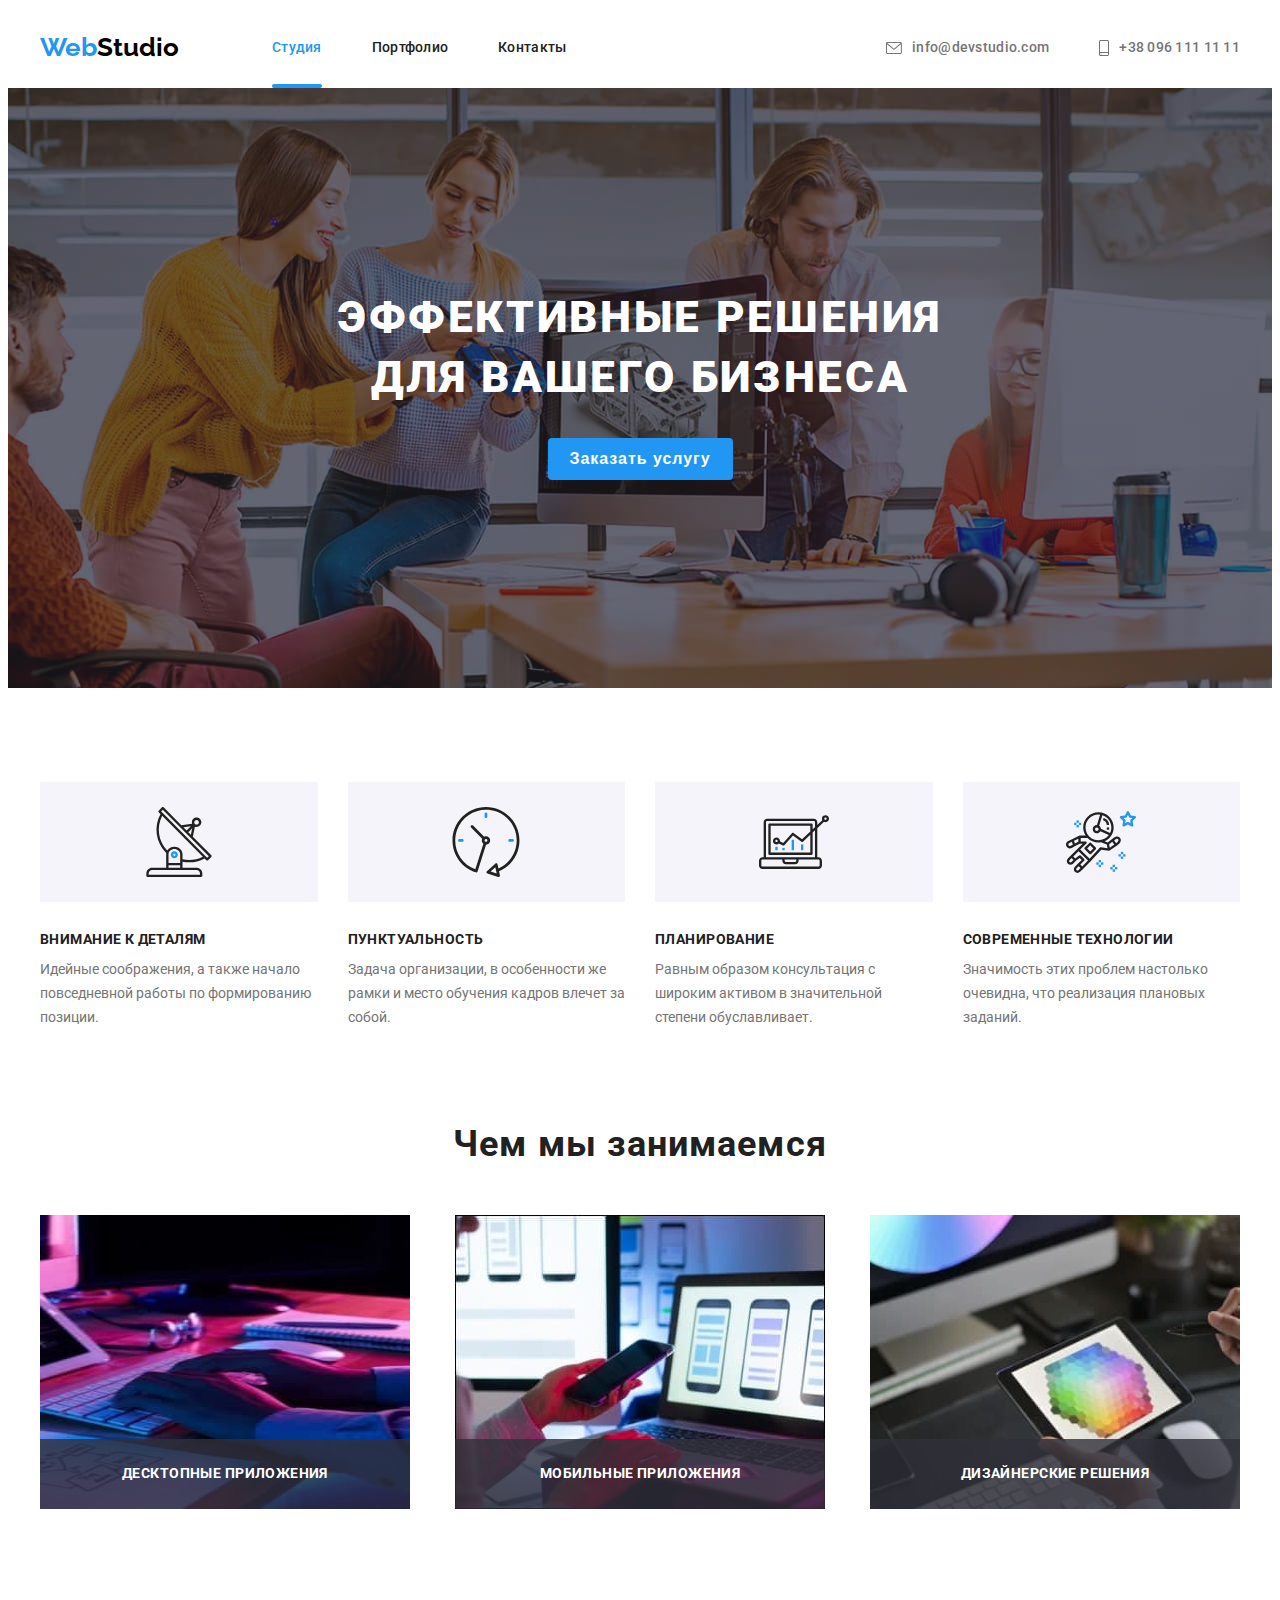
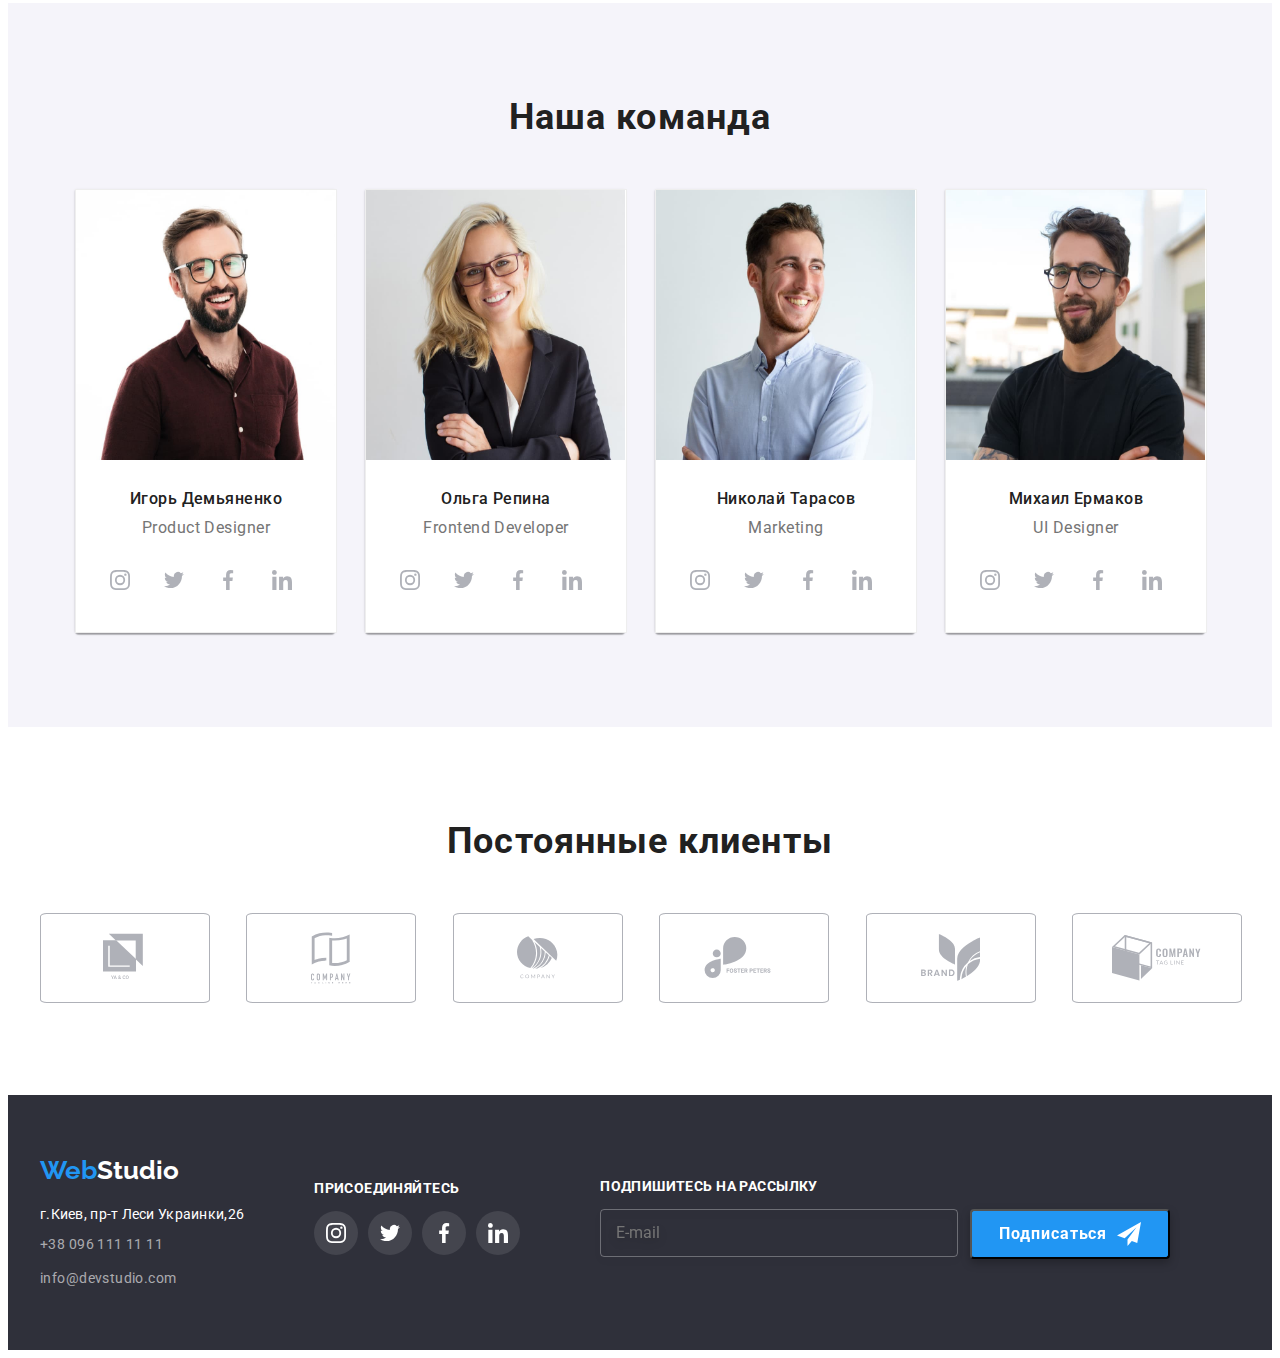
==== index.html @ 0c830454 "31.01.1" ====
<!DOCTYPE html>
<html lang="en">
<head>
    <meta charset="UTF-8">
    <meta name="viewport" content="width=device-width, initial-scale=1.0">
    <title>hw5</title>
    <link rel="preconnect" href="https://fonts.gstatic.com">
    <link rel="preconnect" href="https://fonts.gstatic.com">
    <link href="https://fonts.googleapis.com/css2?family=Raleway:wght@700&family=Roboto:wght@400;500;700;900&display=swap"
        rel="stylesheet">
    <link rel="stylesheet" href="https://cdnjs.cloudflare.com/ajax/libs/modern-normalize/1.0.0/modern-normalize.min.css"
        integrity="sha512-ISS7cAi1PEhQ8jnbJpJZMd29NlhNj4AWYyLOSp2CE/CsHxTCu+r+t0D2yoJudVrd0/8fTVPUVDzY5Tvli75u/g=="
        crossorigin="anonymous" />
    <link rel="stylesheet" href="./css/styles.css">
</head>

 <body class="page">
    <div class="conteiner">
       <header>
        <div class="flexheadr">
        <nav class="flexheadr">
            
            <a href="./index.html" class="logo">Web<span class="black">Studio</span></a>
            <ul class="site-nav list">
                <li class="item"><a href="./index.html" class="link current">Студия</a></li>
                <li class="item"><a href="./portfolio.html" class="link">Портфолио</a></li>
                <li class="item"><a href="" class="link">Контакты</a></li>
            </ul>
            
        </nav>
        <ul class="site-nav list">
            <li class="item">
                
                <a href="mailto:" class="telmailto">
                    <svg class="itemsvg" width="16" height="12">
                        <use href="./icon/sprite.svg#envelope"></use>
                    </svg>
                     info@devstudio.com</a></li>
            <li class="item">
                
                <a href="tel:" class="telmailto">
                    <svg class="itemsvg" width="10" height="16">
                        <use href="./icon/sprite.svg#smartphone"></use>
                    </svg>
                    
                    +38 096 111 11 11</a></li>
            
        </ul>
        </div>
       </header>
    </div>
       <main>
    <section class="section-order">
        <div class="conteiner">
        <h1 class="accentpage">ЭФФЕКТИВНЫЕ РЕШЕНИЯ ДЛЯ ВАШЕГО БИЗНЕСА</h1>
        <button  type="button" class="button primery" data-modal-open>Заказать услугу</button>
        </div>
    </section>
    <section class="aboutus">
        <div class="conteiner">
        <ul class="section-discription flex">
            <li class="flexem scenery">
                <h3 class="section-title">ВНИМАНИЕ К ДЕТАЛЯМ</h3>                
                <p class="discription">Идейные соображения, а также начало повседневной работы по формированию позиции.</p>
            </li>
            <li class="flexem scenery">
                <h3 class="section-title">ПУНКТУАЛЬНОСТЬ</h3>    
                <p class="discription">Задача организации, в особенности же рамки и место обучения кадров влечет за собой.</p>
            </li>
            <li class="flexem scenery">
                <h3 class="section-title">ПЛАНИРОВАНИЕ</h3>
                <p class="discription">Равным образом консультация с широким активом в значительной степени обуславливает.</p>
            </li>
            <li class="flexem scenery">
                <h3 class="section-title ">СОВРЕМЕННЫЕ ТЕХНОЛОГИИ</h3>            
                <p class="discription">Значимость этих проблем настолько очевидна, что реализация плановых заданий.</p>
            </li>
        </ul>
        </div>
    </section>
    <section class="aboutusorder">
        <div class="conteiner">
        <h2 class="section-title zag">Чем мы занимаемся</h2>
        <ul class="section-discription flex">
        <li class="flexem">
            <img src="./image/box1.jpg" alt="Картинка с изображением ноутбука" width="370" height="294" class="img">
            <p class="flexemp">ДЕСКТОПНЫЕ ПРИЛОЖЕНИЯ</p>
        </li>
        <li class="flexem">
            <img src="./image/box2.jpg" alt="Картинка с изображением телефона" width="370" height="294" class="img">
            <p class="flexemp">МОБИЛЬНЫЕ ПРИЛОЖЕНИЯ</p>
            </li>
        <li class="flexem">
            <img src="./image/box3.jpg" alt="Картинка с изображением планшета" width="370" height="294" class="img">
            <p class="flexemp">ДИЗАЙНЕРСКИЕ РЕШЕНИЯ</p>
            </li>
        </ul>
        </div>
        
    </section>
    <section class="bgcolor">
        <div class="conteiner">
        <h2 class="section-title zag">Наша команда</h2>
        <ul class="site-nav list flex">
        <li class="piople">
           
            <div class="card-comand">
            <img src="./image/teamcard1.jpg" alt="На фото разработчик Игорь " width="259" height="270" class="imgport-comand">
            <h3 class="section-title name">Игорь Демьяненко</h3>
            <p class="profession">Product Designer</p>
            
            <div>
                <ul class="socseti">
                    <li class="svgicon">
                        <a href="" class="socsetiicon">
                            <svg width="20" height="20" class="grey">
                                <use href="./icon/sprite.svg#instagram"></use>
                            </svg>
                        </a>
                       
                    </li>
                    <li class="svgicon">
                        <a href="" class="socsetiicon">
                            <svg width="20" height="20" class="grey">
                                <use href="./icon/sprite.svg#twitter"></use>
                            </svg>
                        </a>
                    
                    </li>
                    <li class="svgicon">
                        <a href="" class="socsetiicon">
                            <svg width="20" height="20" class="grey">
                                <use href="./icon/sprite.svg#facebook"></use>
                            </svg>
                        </a>
                    
                    </li>
                    <li class="svgicon">
                        <a href="" class="socsetiicon">
                            <svg width="20" height="20" class="grey">
                                <use href="./icon/sprite.svg#linkedin"></use>
                            </svg>
                        </a>
                    
                    </li>
                   
                </ul>
            </div>
            </div>
        </li>

        <li class="piople">            
            <div class="card-comand">
            <img src="./image/teamcard2.jpg" alt="На фото разработчик Ольга" width="259" height="270" class="imgport-comand">
            <h3 class="section-title name">Ольга Репина</h3>
            <p class="profession">Frontend Developer</p>
        <div>
            <ul class="socseti">
                <li class="svgicon">
                    <a href="" class="socsetiicon">
                        <svg width="20" height="20" class="grey">
                            <use href="./icon/sprite.svg#instagram"></use>
                        </svg>
                    </a>
        
                </li>
                <li class="svgicon">
                    <a href="" class="socsetiicon">
                        <svg width="20" height="20" class="grey">
                            <use href="./icon/sprite.svg#twitter"></use>
                        </svg>
                    </a>
        
                </li>
                <li class="svgicon">
                    <a href="" class="socsetiicon">
                        <svg width="20" height="20" class="grey">
                            <use href="./icon/sprite.svg#facebook"></use>
                        </svg>
                    </a>
        
                </li>
                <li class="svgicon">
                    <a href="" class="socsetiicon">
                        <svg width="20" height="20" class="grey">
                            <use href="./icon/sprite.svg#linkedin"></use>
                        </svg>
                    </a>
        
                </li>
        
            </ul>
        </div>
            </div>
        </li>
        <li class="piople">
            
            <div class="card-comand">
            <img src="./image/teamcard3.jpg" alt="На фото разработчик Николай" width="259" height="270" class="imgport-comand">
            <h3 class="section-title name">Николай Тарасов</h3>
            <p class="profession">Marketing</p>
            <div>
                <ul class="socseti">
                    <li class="svgicon">
                        <a href="" class="socsetiicon">
                            <svg width="20" height="20" class="grey">
                                <use href="./icon/sprite.svg#instagram"></use>
                            </svg>
                        </a>
            
                    </li>
                    <li class="svgicon">
                        <a href="" class="socsetiicon">
                            <svg width="20" height="20" class="grey">
                                <use href="./icon/sprite.svg#twitter"></use>
                            </svg>
                        </a>
            
                    </li>
                    <li class="svgicon">
                        <a href="" class="socsetiicon">
                            <svg width="20" height="20" class="grey">
                                <use href="./icon/sprite.svg#facebook"></use>
                            </svg>
                        </a>
            
                    </li>
                    <li class="svgicon">
                        <a href="" class="socsetiicon">
                            <svg width="20" height="20" class="grey">
                                <use href="./icon/sprite.svg#linkedin"></use>
                            </svg>
                        </a>
            
                    </li>
            
                </ul>
            </div>
            </div>
        </li>
        <li class="piople">
            
            <div class="card-comand">
            <img src="./image/teamcard4.jpg" alt="На фото разработчик Михаил" width="259" height="270" class="imgport-comand">
            <h3 class="section-title name">Михаил Ермаков</h3>
            <p class="profession">UI Designer</p>
        <div>
            <ul class="socseti">
                <li class="svgicon">
                    <a href="" class="socsetiicon">
                        <svg width="20" height="20" class="grey">
                            <use href="./icon/sprite.svg#instagram"></use>
                        </svg>
                    </a>
        
                </li>
                <li class="svgicon">
                    <a href="" class="socsetiicon">
                        <svg width="20" height="20" class="grey">
                            <use href="./icon/sprite.svg#twitter"></use>
                        </svg>
                    </a>
        
                </li>
                <li class="svgicon">
                    <a href="" class="socsetiicon">
                        <svg width="20" height="20" class="grey">
                            <use href="./icon/sprite.svg#facebook"></use>
                        </svg>
                    </a>
        
                </li>
                <li class="svgicon">
                    <a href="" class="socsetiicon">
                        <svg width="20" height="20" class="grey">
                            <use href="./icon/sprite.svg#linkedin"></use>
                        </svg>
                    </a>
        
                </li>
        
            </ul>
        </div>
            </div>
        </li>            
        </ul>
        </div>
    </section>
    <section class="clients">
    <div class="conteiner">
        <h2 class="section-title zag">Постоянные клиенты</h2>
        <ul class="cardclient">
            <li class="client">
                <a href="" class="svga">
                   <svg width="44" height="50" class="greyclient">   
                     <use href="./icon/sprite.svg#logoo1">
                     </use>
                   </svg>
                </a>
            </li>
            <li class="client">
                <a href="" class="svga">
                    <svg width="40" height="52" class="greyclient">
                        <use href="./icon/sprite.svg#logoo2">
                        </use>
                    </svg>
                </a>
            </li>
            <li class="client">
                <a href="" class="svga">
                    <svg width="41" height="43" class="greyclient">
                        <use href="./icon/sprite.svg#logoo3">
                        </use>
                    </svg>
                </a>
            </li>
            <li class="client">
                <a href="" class="svga">
                    <svg width="80" height="42" class="greyclient">
                        <use href="./icon/sprite.svg#logoo4">
                        </use>
                    </svg>
                </a>
            </li>
            <li class="client">
                <a href="" class="svga">
                    <svg width="59" height="47" class="greyclient">
                        <use href="./icon/sprite.svg#logoo5">
                        </use>
                    </svg>
                </a>
            </li>
            <li class="client">
                <a href="" class="svga">
                    <svg width="89" height="46" class="greyclient">
                        <use href="./icon/sprite.svg#logoo6">
                        </use>
                    </svg>
                </a>
            </li>
        </ul>
     </div>   
    </section>
    
     
       </main>
       <footer class="footer">
        <div class="conteiner">
           <div class="contact">
             
           <div class="footeradres">
                   <div class="logotip">
                   <a href="./index.html" class="logofoot">Web<span class="white">Studio</span></a>
                   </div>
                 <ul class="sitenav list">
                   <li class="adres">
                      <p>г.Киев, пр-т Леси Украинки,26</p>
                   </li>
                   <li class="adres"><a href="tel:" class="links">+38 096 111 11 11</a></li>
                   <li class="adres"><a href="mail:" class="links">info@devstudio.com</a></li>
                 </ul>
             </div>
             <div class="footerlink">
                 <p class="join">ПРИСОЕДИНЯЙТЕСЬ</p>
                 <div>
                <ul class="footericon">
                    <li class="svgicon">
                        <a href="" class="footerbgicon">
                            <svg width="20" height="20" class="iconwhite">
                                <use href="./icon/sprite.svg#instagram"></use>
                            </svg>
                        </a>
                
                    </li>
                    <li class="svgicon">
                        <a href="" class="footerbgicon">
                            <svg width="20" height="20" class="iconwhite">
                                <use href="./icon/sprite.svg#twitter"></use>
                            </svg>
                        </a>
                
                    </li>
                    <li class="svgicon">
                        <a href="" class="footerbgicon">
                            <svg width="20" height="20" class="iconwhite">
                                <use href="./icon/sprite.svg#facebook"></use>
                            </svg>
                        </a>
                
                    </li>
                    <li class="svgicon">
                        <a href="" class="footerbgicon">
                            <svg width="20" height="20" class="iconwhite">
                                <use href="./icon/sprite.svg#linkedin"></use>
                            </svg>
                        </a>
                
                    </li>
                
                </ul>
                 </div>

            </div>
            <div class="footersubscription">
                
                <form class="form">
                    <div class="subscription">
                        <label for="mail" class="script">ПОДПИШИТЕСЬ НА РАССЫЛКУ</label>
                        <input type="email" name="mail" id="mail" placeholder="E-mail" class="inputmail" />
                    </div>
                 <div class="but">
                   <button class="butmail">
                       <span class="butmailspan">Подписаться</span>
                       
                       <svg width="24" height="24">
                           <use href="./icon/spritehwsix.svg#airplane"></use>
                       </svg>
                   </button>
                </div>
                </form>
                
                
            </div>
        </div>
           </div>
        
       </footer>
    <div class="backdrop is-hidden" data-modal>
        <div class="modal">
            <button data-modal-close  class="butclose" >
                   <svg width="18" height="18"class="clos">
                       <use href="./icon/spritehwsix.svg#close">
                       </use>
                   </svg>
            </button>

            <h1 class="modalzag">Оставьте свои данные, мы вам перезвоним</h1>
            <form class="formmodal">
                <div class="formtrans">
                <div class="form-field">
                    <svg width="12" height="12"class="iconmodal">
                        <use href="./icon/spritehwsix.svg#man"></use>
                    </svg>
                    <input type="text" name="name" class="modalinput" id="name"/>
                    <label for="name" class="modallab">Имя</label>
                </div>   
                </div>
                <div class="formtrans">
                <div class="form-field">
                    <svg width="12" height="12" class="iconmodal">
                        <use href="./icon/spritehwsix.svg#tube"></use>
                    </svg>
                    <input type="tel" name="tel" class="modalinput" id="tel"/>
                    <label for="tel"class="modallab">Телефон</label>
                    
                </div>
                </div>
                <div class="formtrans">
                <div class="form-field">
                    <svg width="12" height="12" class="iconmodal">
                        <use href="./icon/spritehwsix.svg#enveloplittle"></use>
                    </svg>
                    <input type="email" name="mail" class="modalinput" id="mail" />
                    <label for="mail" class="modallab">Почта</label>
                </div>
                </div>
                <div class="form-field">
                    
                    <textarea class="commentaries modalinput" name="comment" id="comment" rows="8" placeholder="Введите текст"></textarea>
                    <label for="comment" class="modallab">Комментарий</label>
                </div>
                
                <div class="form-field">
                    <div class="chec">                    
                    <label class="checpolicy">Соглашаюсь c рассылкой и принимаю 
                        <a href="" class="contract">Условия договора</a>
                        <input class="checbox" type="checkbox" name="policy" />
                        <svg width="20" height="20" class="checsvg">
                            <use href="./icon/spritehwsix.svg#check"></use>
                        </svg>
                     </label>                    
                    
                </div></div>
            
                <div class="cnopka">
                <button class="butpolicy">
                    <span class="butform">Отправить</span>               
                </button>
                </form>
                </div>

        </div>
    </div>
    <script src="./modal.js"></script>
 </body>
</html>
---- css/styles.css ----
:root {
  --accent: #2196f3;
  --primery-text-color: #757575;
  --white: #ffffff;
  --black: #000000;
  --secondary-text-color: #212121;
  --secondary-bgcolor: #f5f4fa;
  --whiitetrans: rgba(255, 255, 255, 60%);
  --timecubic: 250ms, cubic-bezier(0.4, 0, 0.2, 1);
}
body {
  background-color: var(--white);
  color: var(--primery-text-color);

  font-family: roboto, sans-serif;
  font-style: normal;
  font-size: 14px;
  line-height: 1.71;
}
a {
  text-decoration: none;
}
p {
  margin-block-end: 0em;
}
.black {
  color: var(--black);
  transition-property: color;
  transition-timing-function: cubic-bezier(0.4, 0, 0.2, 1);
  transition-duration: 250ms;
}
.black:hover,
.black:focus {
  color: var(--accent);
}
.logo {
  margin-right: 93px;
  color: var(--accent);

  font-family: raleway, sans-serif;
  font-weight: bold;
  font-size: 26px;
  line-height: 1.2;
  transition-property: color;
  transition-timing-function: cubic-bezier(0.4, 0, 0.2, 1);
  transition-duration: 250ms;
}

.logo:hover,
.logo:focus {
  color: var(--black);
}
.list {
  list-style: none;
  margin-top: 0px;
  margin-bottom: 0px;
  padding-top: 0px;
  padding-bottom: 0px;
}
.site-nav {
  display: flex;
  justify-content: center;
  padding-left: 0px;
}
.site-nav .item {
  margin-right: 50px;
}
.site-nav .item:last-child {
  margin-right: 0px;
}

.site-nav .link {
  display: block;
  padding-top: 32px;
  padding-bottom: 32px;

  color: var(--secondary-text-color);
  font-weight: 500;
  font-size: 14px;
  line-height: 1.14;
  letter-spacing: 0.02em;
  transition-property: color;
  transition-timing-function: cubic-bezier(0.4, 0, 0.2, 1);
  transition-duration: 250ms;
}
.site-nav .link:hover,
.site-nav .link:focus {
  color: var(--accent);
}
.site-nav .current {
  color: var(--accent);
  position: relative;
}

.telmailto {
  display: inline-flex;
  align-items: center;
  color: var(--primery-text-color);
  font-weight: 500;
  font-size: 14px;
  line-height: 1.14;
  letter-spacing: 0.02em;
  transition-property: color, fill;
  transition-timing-function: cubic-bezier(0.4, 0, 0.2, 1);
  transition-duration: 250ms;
}
.telmailto:hover,
.telmailto:focus {
  color: var(--accent);
  fill: var(--accent);
}
.envelope {
  margin-right: 10px;
  background-size: contain;
}

.smartphone::before {
  content: "";
  background-image: url(../icon/smartphone.svg);
  width: 10px;
  height: 16px;
  margin-right: 10px;
  background-size: contain;
}

.accentpage {
  margin-top: 0px;
  margin-bottom: 30px;
  margin-left: auto;
  margin-right: auto;
  padding-top: 200px;
  color: var(--white);
  max-width: 696px;

  font-weight: 900;
  font-size: 44px;
  line-height: 1.36;
  text-align: center;
  letter-spacing: 0.06em;
}
.section-order {
  background-image: linear-gradient(
      to right,
      rgba(47, 48, 58, 0.4),
      rgba(47, 48, 58, 0.4)
    ),
    url(../fonopt.jpg);
  background-repeat: no-repeat;
  background-position: center;
  background-size: cover;
  background-color: var(--primery-text-color);
  max-width: 1600px;
  height: 600px;
  margin-left: auto;
  margin-right: auto;

  align-items: center;
  text-align: center;
}
.button {
  font-weight: 500;
  font-size: 16px;
  line-height: 1.63;
  text-align: center;
  letter-spacing: 0.03em;

  border-radius: 4px;
  padding: 6px 22px;
  min-width: 73px;
  border: 0px;
  transition-property: color, background-color;
  transition-timing-function: cubic-bezier(0.4, 0, 0.2, 1);
  transition-duration: 250ms;
}
.button.primery {
  color: var(--white);
  background-color: var(--accent);

  font-weight: bold;
  font-size: 16px;
  line-height: 1.88;
  letter-spacing: 0.06em;
}
.secondary {
  color: var(--black);
  background-color: #f5f4fa;
}
.section-title {
  margin-top: 0px;
  margin-bottom: 10px;
  color: var(--secondary-text-color);

  font-weight: bold;
  font-size: 14px;
  line-height: 1.14;
  letter-spacing: 0.03em;
}
.profession {
  margin-top: 0px;
  margin-bottom: 20px;
  font-weight: normal;
  font-size: 16px;
  line-height: 1.18;
  text-align: center;
  letter-spacing: 0.03em;
}
.name {
  margin-top: 0px;
  margin-bottom: 10px;
  font-weight: 500;
  font-size: 16px;
  line-height: 1.18;
  text-align: center;
  letter-spacing: 0.03em;
}
.footer {
  padding-top: 60px;
  padding-bottom: 60px;
  background-color: #2f303a;
}
.adres {
  margin-top: 0px;
  margin-bottom: 10px;
  color: var(--white);
  font-weight: 400;
}
.links {
  color: var(--whiitetrans);
  font-weight: normal;
  font-size: 14px;
  line-height: 1.71;
  letter-spacing: 0.03em;
}
.button.portfolio:hover,
.button.portfolio:focus {
  color: var(--white);
  background-color: var(--accent);

  font-weight: 500;
  font-size: 16px;
  line-height: 1.63;
  text-align: center;
  letter-spacing: 0.03em;
}
.kind {
  margin-top: 0px;
  margin-bottom: 0px;
  list-style: none;
  color: var(--primery-text-color);
  font-weight: normal;
  font-size: 16px;
  line-height: 1.88;
  letter-spacing: 0.03em;
}
.work {
  font-weight: bold;
  font-size: 18px;
  line-height: 2;
  letter-spacing: 0.06em;
}
.zag {
  margin-bottom: 50px;
  font-weight: bold;
  font-size: 36px;
  line-height: 1.16;
  text-align: center;
  letter-spacing: 0.03em;
}
.white {
  color: var(--white);
  transition-property: color;
  transition-timing-function: cubic-bezier(0.4, 0, 0.2, 1);
  transition-duration: 250ms;
}
.white:hover,
.white:focus {
  color: var(--accent);
  transition: var(--timecubic);
}
.logofoot {
  margin-bottom: 20px;
  color: var(--accent);
  font-family: raleway, sans-serif;
  font-weight: bold;
  font-size: 26px;
  line-height: 1.2;
  transition-property: color;
  transition-timing-function: cubic-bezier(0.4, 0, 0.2, 1);
  transition-duration: 250ms;
}
.logofoot:hover,
.logofoot:focus {
  color: var(--white);
}
.bgcolor {
  padding-top: 94px;
  padding-bottom: 94px;
  background-color: var(--secondary-bgcolor);
}
.conteiner {
  margin-left: auto;
  margin-right: auto;
  width: 1200px;
  padding-left: 15px;
  padding-right: 15px;
}

.discription {
  margin-top: 0px;
  margin-bottom: 0px;
  margin-left: 0px;
  margin-right: 0px;
}
.section-discription {
  justify-content: space-between;
  list-style: none;
  margin-top: 0px;
  margin-bottom: 0px;
  padding-top: 0px;
  padding-bottom: 0px;
}
.margin {
  margin-top: 0px;
  margin-bottom: 0px;
  margin-right: 0px;
  margin-left: 0px;
}
.contboot {
  width: 1170;
  padding-bottom: 50px;
}

.flex-container {
  display: flex;
  flex-wrap: wrap;
}
.flex-elem {
  margin-right: 30px;
  margin-bottom: 30px;
  transition-property: box-shadow;
  transition-timing-function: cubic-bezier(0.4, 0, 0.2, 1);
  transition-duration: 250ms;
}

.flex-elem:nth-child(3n) {
  margin-right: 0px;
}
.flex-elem:nth-last-child(-n + 3) {
  margin-bottom: 0px;
}

.imgportjpg {
  display: block;
  margin-right: 0px;
}
ul.site-nav.list.flex-container {
  padding-inline-start: 0px;
}

.sitenav {
  color: var(--secondary-text-color);

  font-weight: 500;
  font-size: 14px;
  line-height: 1.14;
  letter-spacing: 0.02em;
  padding-left: 0px;
}
.flexheadr {
  display: flex;
  align-items: center;
  justify-content: space-between;
}
ul.section-discription {
  padding-left: 0px;
  padding-right: 0px;
}
.flex {
  display: flex;
  margin-right: 0px;
}
.img {
  display: block;
}

.section-discription.flex .img {
  margin-right: 30px;
  padding-right: 0px;
  padding-left: 0px;
}
.flexem {
  position: relative;
  margin-right: 30px;
  padding-right: 0px;
  padding-left: 0px;
  width: 370px;
}
.piople {
  margin-right: 30px;
  padding-right: 0px;
  padding-left: 0px;
  width: 260px;
  box-shadow: 0px 1px 3px rgba(0, 0, 0, 0.12), 0px 1px 1px rgba(0, 0, 0, 0.14),
    0px 2px 1px rgba(0, 0, 0, 0.2);
  border-radius: 0px 0px 4px 4px;
}
.scenery::before {
  display: block;
  content: "";
  height: 120px;
  background-image: url(../image/antenna.svg);
  background-size: 70px 70px;
  background-repeat: no-repeat;
  background-position: center;
  background-color: var(--secondary-bgcolor);
  margin-bottom: 30px;
}
.scenery:nth-child(2)::before {
  background-image: url(../image/clock.svg);
}
.scenery:nth-child(3)::before {
  background-image: url(../image/diagram.svg);
}
.scenery:nth-child(4)::before {
  background-image: url(../image/astronaut.svg);
}

.section-discription .flexem:last-child {
  margin-right: 0px;
}
.site-nav .piople:last-child {
  margin-right: 0px;
}
.portfoliomain {
  padding-top: 94px;
  padding-bottom: 94px;
}
.filtr {
  margin-right: 8px;
}
.site-nav .filtr:last-child {
  margin-right: 0px;
}
.logotip {
  margin-bottom: 20px;
}
.sitenav .adres:last-child {
  margin-bottom: 0px;
}
.aboutus {
  padding-top: 94px;
  padding-bottom: 94px;
}
.aboutusorder {
  padding-top: 0px;
  padding-bottom: 94px;
}
.card {
  border: #eeeeee 1px solid;
  padding-top: 30px;
  padding-left: 24px;
  padding-bottom: 20px;
  padding-right: 24px;
}
.card-comand {
  display: block;
  width: 260px;
  border: #eeeeee 1px solid;
  padding-top: 0px;
  padding-bottom: 30px;
  background-color: var(--white);
}
.imgport-comand {
  display: block;
  padding-right: 0px;
  padding-bottom: 30px;
  margin-right: 0px;
}
.headerbord {
  border-bottom: #eeeeee 1px solid;
}
.item {
  display: inline-flex;
}
.socseti {
  display: flex;
  list-style: none;
  justify-content: center;
  padding-left: 32px;
  padding-right: 32px;
  padding-top: 0px;
  padding-bottom: 0px;
}
.svgicon {
  display: block;
  margin-right: 10px;
}
.clients {
  padding-top: 94px;
  padding-bottom: 94px;
}
.cardclient {
  display: flex;
  list-style: none;
  justify-content: space-between;
  padding-left: 0px;
  padding-right: 0px;
  padding-top: 0px;
  padding-bottom: 0px;
  margin-top: 0px;
  margin-bottom: 0px;
}
.svga {
  display: inline-flex;
  justify-content: center;
  align-items: center;
  border: 1px solid #afb1b8;
  border-radius: 4%;
  width: 168px;
  height: 88px;
  color: #afb1b8;
  outline: none;
  transition-property: color, border;
  transition-timing-function: cubic-bezier(0.4, 0, 0.2, 1);
  transition-duration: 250ms;
}
.svga:hover,
.svga:focus {
  color: var(--accent);
  border: 1px solid #2196f3;
}
.socsetiicon {
  display: inline-flex;
  width: 44px;
  height: 44px;
  border-color: var(--primery-text-color);
  justify-content: center;
  align-items: center;
  border-radius: 50%;
  color: var(--color2, #afb1b8);
  transition-property: color, background-color;
  transition-timing-function: cubic-bezier(0.4, 0, 0.2, 1);
  transition-duration: 250ms;
}

.grey {
  fill: currentColor;
}
.socsetiicon:hover,
.socsetiicon:focus {
  background-color: var(--accent);
  color: var(--white);
}
.client {
  margin-right: 30px;
  width: 168px;
  height: 88px;
}
.client:last-child {
  margin-right: 0px;
}
.greyclient {
  fill: currentColor;
}

.join {
  font-family: Roboto;
  font-style: normal;
  font-weight: bold;
  font-size: 14px;
  line-height: 1.14;
  letter-spacing: 0.03em;
  text-transform: uppercase;

  color: #ffffff;
}
.contact {
  display: flex;
  justify-content: flex-start;
}

.footericon {
  list-style: none;
  display: flex;
  padding-left: 0px;
  padding-top: 0px;
  padding-bottom: 0px;
}
.footeradres {
  margin-right: 70px;
}
.footerlink {
  padding-top: 12px;
  margin-right: 70px;
}
.iconwhite {
  fill: var(--white);
}
.footerbgicon {
  display: inline-flex;
  width: 44px;
  height: 44px;
  justify-content: center;
  align-items: center;
  border-radius: 50%;
  background-color: rgba(255, 255, 255, 0.1);
  transition-property: background-color;
  transition-timing-function: cubic-bezier(0.4, 0, 0.2, 1);
  transition-duration: 250ms;
}
.footerbgicon:hover,
.footerbgicon:focus {
  background-color: var(--accent);
}
.itemsvg {
  fill: currentColor;
  margin-right: 10px;
  transition-property: fill;
  transition-timing-function: cubic-bezier(0.4, 0, 0.2, 1);
  transition-duration: 250ms;
}
.itemsvg:hover,
.itemsvg:focus {
  fill: var(--accent);
}
.flexemp {
  position: absolute;
  display: flex;
  bottom: 0px;
  justify-content: center;
  align-items: center;
  right: 0px;
  left: 0px;
  height: 70px;
  margin-top: 0px;
  background-color: rgba(47, 48, 58, 0.8);

  font-family: Roboto;
  font-style: normal;
  font-weight: bold;
  font-size: 14px;
  line-height: 1.14;
  text-align: center;
  letter-spacing: 0.03em;
  color: #ffffff;
}
.positionabs {
  position: relative;
  overflow: hidden;
  transition-property: opacity;
  transition-timing-function: cubic-bezier(0.4, 0, 0.2, 1);
  transition-duration: 250ms;
}
.positionabs:hover .imgportp,
.positionabs:focus .imgportp {
  opacity: 1;
}
.imgportp {
  position: absolute;
  opacity: 0;
  outline: none;
  bottom: 0px;
  top: 0px;
  left: 0px;
  right: 0px;
  background-color: rgba(33, 150, 243, 0.9);
  padding-top: 63px;
  padding-bottom: 63px;
  padding-left: 24px;
  padding-right: 24px;
  margin-top: 0px;

  font-family: Roboto;
  font-style: normal;
  font-weight: normal;
  font-size: 18px;
  line-height: 1.55;
  letter-spacing: 0.03em;

  color: #ffffff;
  transform: translateY(100%);
  transition: transform 250ms cubic-bezier(0.4, 0, 0.2, 1),
    opasity 250ms cubic-bezier(0.4, 0, 0.2, 1);
}
.backdrop {
  position: fixed;
  top: 0px;
  left: 0px;
  width: 100%;
  height: 100%;
  background-color: rgba(0, 0, 0, 0.2);
}
.backdrop.is-hidden {
  opacity: 0;
  pointer-events: none;
}
.modal {
  position: absolute;
  top: 50%;
  left: 50%;
  transform: translate(-50%, -50%);

  width: 528px;
  height: 581px;
  background-color: var(--white);
}
.current::after {
  position: absolute;
  bottom: 0px;
  right: 0px;
  content: "";
  height: 4px;
  left: 0px;
  background-color: var(--accent);
  border-radius: 2px;
}
.imgport {
  outline: none;
  transition-property: opacity;
  transition-timing-function: cubic-bezier(0.4, 0, 0.2, 1);
  transition-duration: 250ms;
}
.flex-elem:hover,
.flex-elem:focus {
  box-shadow: 0px 1px 1px rgba(0, 0, 0, 0.12), 0px 4px 4px rgba(0, 0, 0, 0.06),
    1px 4px 6px rgba(0, 0, 0, 0.16);
}
.imgport:hover .imgportp,
.imgport:focus .imgportp {
  transform: translateY(0%);
  opacity: 1;
}
.footersubscription {
  padding-top: 12px;
}
.form {
  display: flex;
  align-items: flex-end;
}
.subscription {
  padding-top: 12px;
  display: flex;
  flex-direction: column;
  width: 370px;
  justify-content: center;
}
.script {
  font-family: Roboto;
  font-style: normal;
  font-weight: bold;
  font-size: 14px;
  line-height: 1.14;
  letter-spacing: 0.03em;
  text-transform: uppercase;

  color: #ffffff;
}
.inputmail {
  width: 358px;
  height: 48px;
  margin-top: 14px;
  margin-bottom: 14px;
  margin-right: 12px;
  padding-left: 15px;
  background-color: transparent;
  color: var(--whiitetrans);
  font-family: Roboto;
  font-style: normal;
  font-weight: normal;
  font-size: 16px;
  line-height: 1.25;
  border: 1px solid rgba(255, 255, 255, 0.3);
  box-sizing: border-box;
  filter: drop-shadow(0px 4px 4px rgba(0, 0, 0, 0.15));
  border-radius: 4px;
}
.but {
  padding-bottom: 12px;
}
.butmail {
  display: flex;
  justify-content: center;
  align-items: center;
  width: 200px;
  height: 50px;
  background-color: var(--accent);
  font-family: Roboto;
  font-style: normal;
  font-weight: bold;
  font-size: 16px;
  line-height: 1.88;
  letter-spacing: 0.06em;
  color: #ffffff;
  filter: drop-shadow(0px 4px 4px rgba(0, 0, 0, 0.25));
  border-radius: 4px;
}
.butmailspan {
  margin-right: 10px;
}
.formmodal {
  position: relative;
  width: 448px;
  margin-left: auto;
  margin-right: auto;
}
.butclose {
  position: absolute;
  right: 8px;
  top: 8px;
  width: 30px;
  height: 30px;
  border: 1px solid rgba(0, 0, 0, 0.1);
  background-color: transparent;
  border-radius: 50%;
}
.clos {
  fill: currentColor;
  transition-property: fill;
  transition-timing-function: cubic-bezier(0.4, 0, 0.2, 1);
  transition-duration: 250ms;
}
.butclose .clos:hover {
  fill: var(--accent);
}
.modalzag {
  font-family: Roboto;
  font-style: normal;
  font-weight: bold;
  font-size: 20px;
  line-height: 1.15;
  text-align: center;
  letter-spacing: 0.03em;

  color: var(--secondary-text-color);
  padding-top: 40px;
}
.form-field {
  position: relative;
  display: flex;
  flex-direction: column;
  
}

.modallab {
  position: absolute;
  top: -24px;
  font-family: Roboto;
  font-style: normal;
  font-weight: normal;
  font-size: 12px;
  line-height: 1.16;
  letter-spacing: 0.01em;

  color: var(--primery-text-color);
}
.modalinput {
  position: relative;
  padding-left: 36px;
  height: 40px;
  border: 1px solid rgba(33, 33, 33, 0.2);
  border-radius: 4px;
  background-color: transparent;
  outline: none;
  border-color: rgba(33, 33, 33, 0.2);
  transition-property: border-color;
  transition-timing-function: cubic-bezier(0.4, 0, 0.2, 1);
  transition-duration: 250ms;
}
.commentaries {
  font-family: Roboto;
  font-style: normal;
  font-weight: normal;
  font-size: 12px;
  line-height: 14px;
  letter-spacing: 0.01em;

  height: 120px;
  border-radius: 4px;
  border: 1px solid rgba(33, 33, 33, 0.2);
  resize: none;
  padding: 12px;
  transition-property: border-color;
  transition-timing-function: cubic-bezier(0.4, 0, 0.2, 1);
  transition-duration: 250ms;
}
.iconmodal {
  position: absolute;
  top: 50%;
  left: 12px;
  transform: translateY(-50%);
  padding-right: 0px;
  padding-bottom: 0px;
  fill: var(--secondary-text-color);
  transition-property: fill;
  transition-timing-function: cubic-bezier(0.4, 0, 0.2, 1);
  transition-duration: 250ms;
}
.formtrans {
  margin-bottom: 30px;
  margin-top: 30px;
}
.formtrans:last-child {
  margin-bottom: 10px;
}
.form-field:focus-within > .iconmodal {
  fill: var(--accent);
}
.form-field:focus-within > .modalinput {
  border-color: var(--accent);
}
.form-field:focus-within > .commentaries {
  border-color: var(--accent);
}
textarea::-webkit-input-placeholder {
  color: rgba(117, 117, 117, 0.5); !important;
}
.chec {
  position: relative;
  display:inline-block;
  
}
.contract{
  text-decoration:underline;
  color: var(--accent);
  
}
.checpolicy{
  font-family: Roboto; 
  font-style: normal;
  font-weight: normal;
  font-size: 14px;
  line-height: 1.71;
  letter-spacing: 0.03em;

  color:var(--primery-text-color);
  padding-left: 35px;
}
.checbox{
  /* -webkit-appearance: none;
  -moz-appearance: none;
  appearance: none;

  position: absolute; */

  position: absolute;
  width: 1px;
  height: 1px;
  margin: -1px;
  border: 0;
  padding: 0;
  clip: rect(0 0 0 0);
  overflow: hidden;

}
.checsvg{
  
  position: absolute;
  top: 50%;
  left: 10px;
  transform: translateY(-50%);
  width: 16px;
  height: 15px;
  border-radius: 4px;
  border: 2px solid #000000;
  margin-right: 10px;
   transition-property: bbackground-color,;
  transition-timing-function: cubic-bezier(0.4, 0, 0.2, 1);
  transition-duration: 250ms;

}
.checbox:checked + .checsvg{
  background-color: var(--accent);
  background-origin: border-box;
  border-color: transparent;
}
.butpolicy{
  
  width: 200px;
  height: 50px;
  background-color: var(--accent);
  font-family: Roboto;
  font-style: normal;
  font-weight: bold;
  font-size: 16px;
  line-height: 1.88;
  letter-spacing: 0.06em;
  color: #ffffff;
  filter: drop-shadow(0px 4px 4px rgba(0, 0, 0, 0.25));
  border-radius: 4px;
  padding-left: auto;
  padding-right: auto;
}
.cnopka{
  display: block;
  margin-top: 30px;
  text-align: center;

}
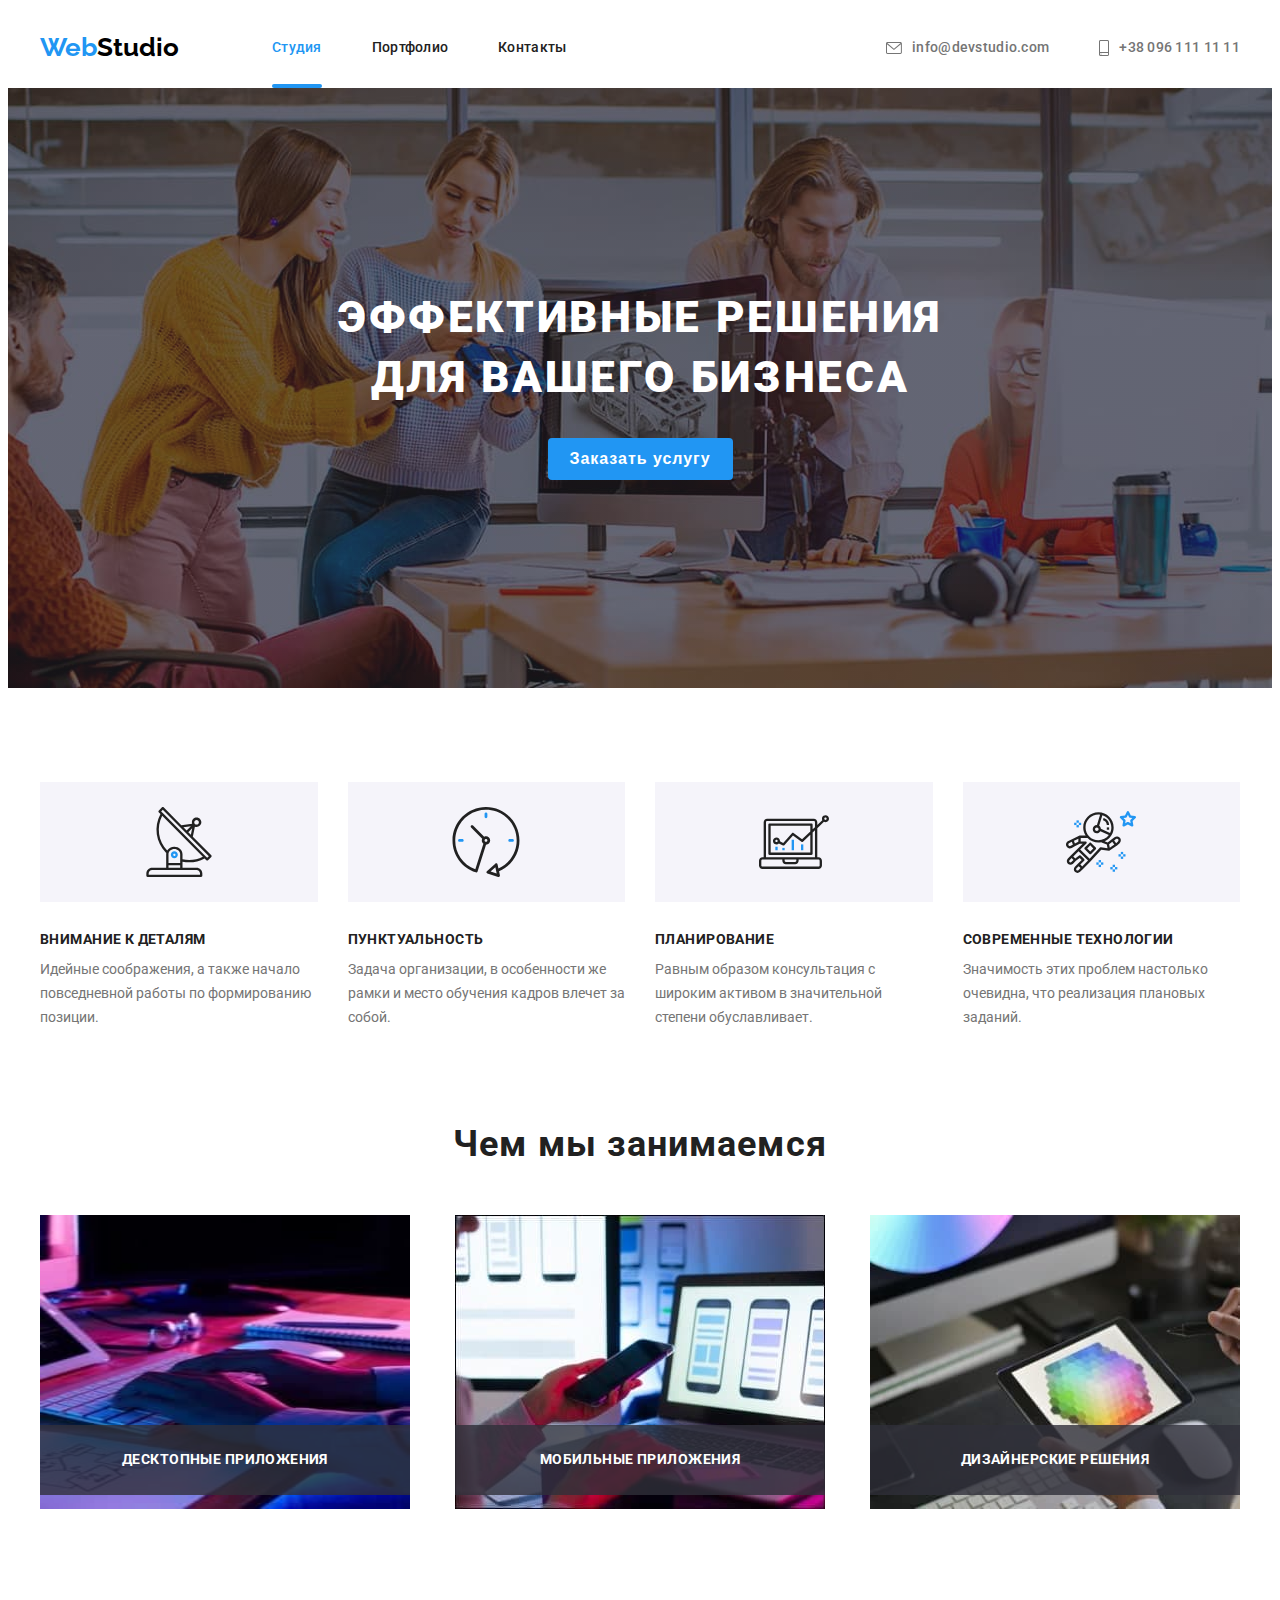
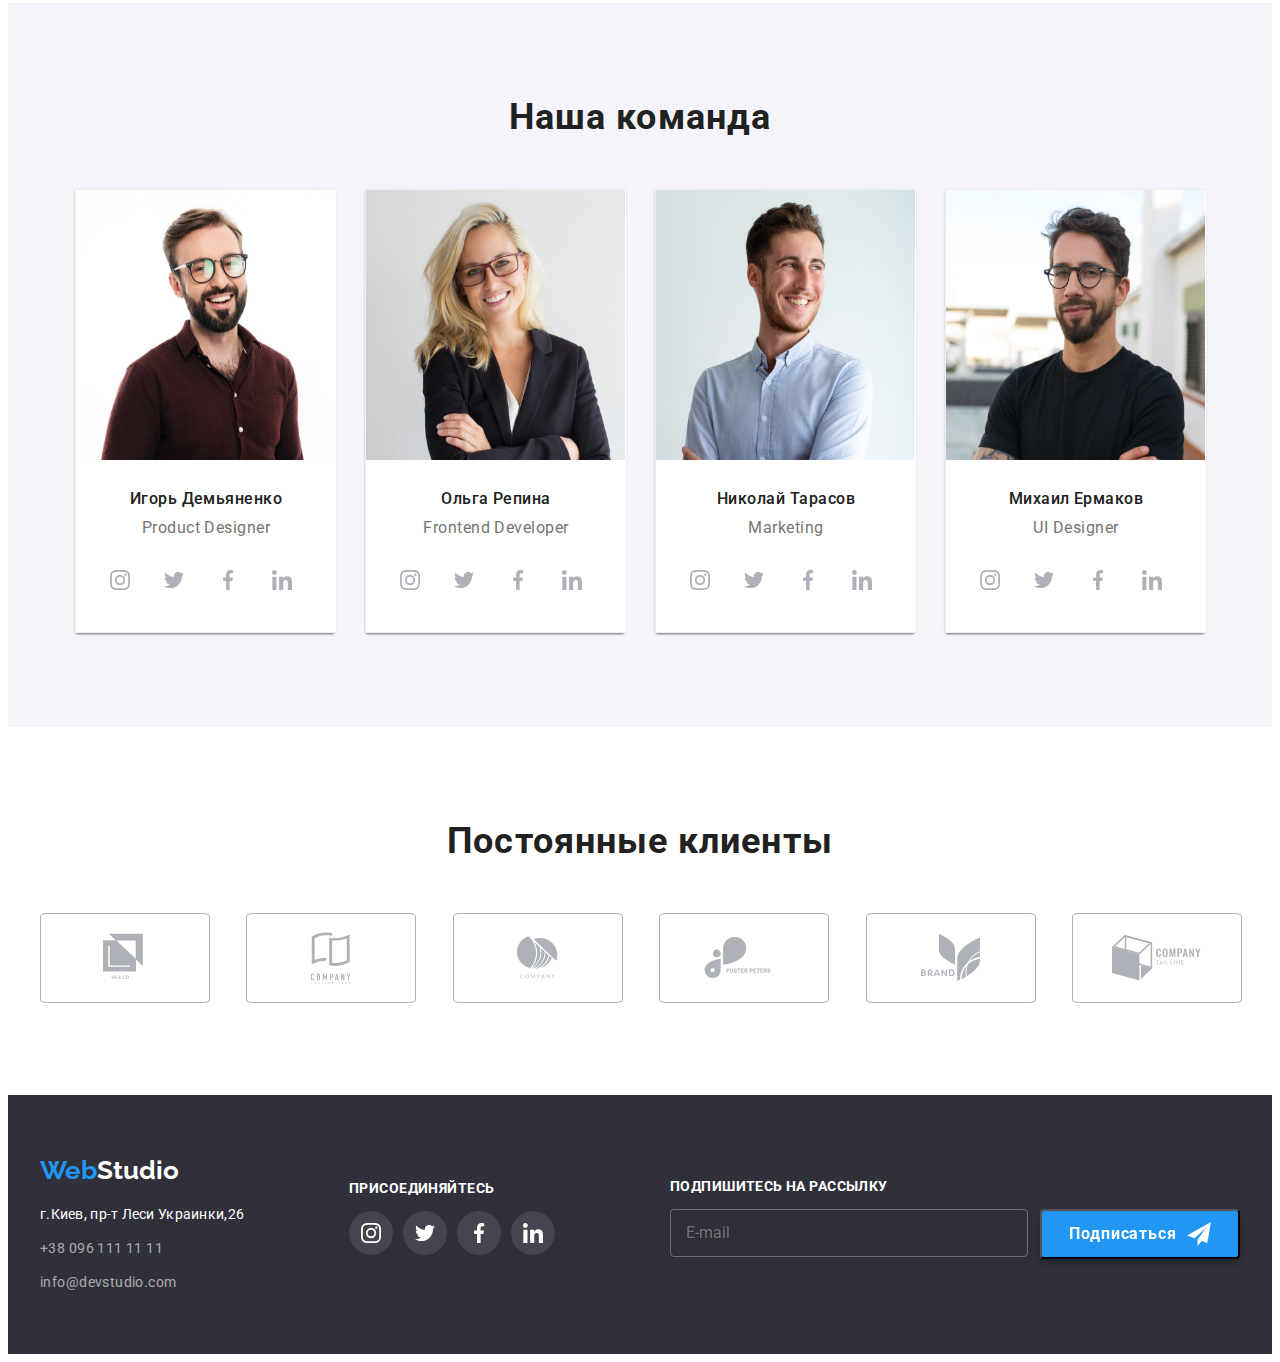
==== commit 893f5dea: "01.02.2" ====
--- a/index.html
+++ b/index.html
@@ -43,8 +43,7 @@
                         <use href="./icon/sprite.svg#smartphone"></use>
                     </svg>
                     
-                    +38 096 111 11 11</a></li>
-            
+                    +38 096 111 11 11</a></li>            
         </ul>
         </div>
        </header>
@@ -464,11 +463,12 @@
                     <label for="mail" class="modallab">Почта</label>
                 </div>
                 </div>
+                <div class="formtrans-com">
                 <div class="form-field">
                     
                     <textarea class="commentaries modalinput" name="comment" id="comment" rows="8" placeholder="Введите текст"></textarea>
                     <label for="comment" class="modallab">Комментарий</label>
-                </div>
+                </div></div>
                 
                 <div class="form-field">
                     <div class="chec">                    
--- a/css/styles.css
+++ b/css/styles.css
@@ -19,9 +19,6 @@
 }
 a {
   text-decoration: none;
-}
-p {
-  margin-block-end: 0em;
 }
 .black {
   color: var(--black);
@@ -325,11 +322,6 @@
   margin-right: 0px;
   margin-left: 0px;
 }
-.contboot {
-  width: 1170;
-  padding-bottom: 50px;
-}
-
 .flex-container {
   display: flex;
   flex-wrap: wrap;
@@ -576,7 +568,7 @@
 }
 .contact {
   display: flex;
-  justify-content: flex-start;
+  justify-content:space-between;
 }
 
 .footericon {
@@ -996,4 +988,6 @@
   text-align: center;
 
 }
- + .formtrans-com{
+   margin-bottom: 20px;
+ }